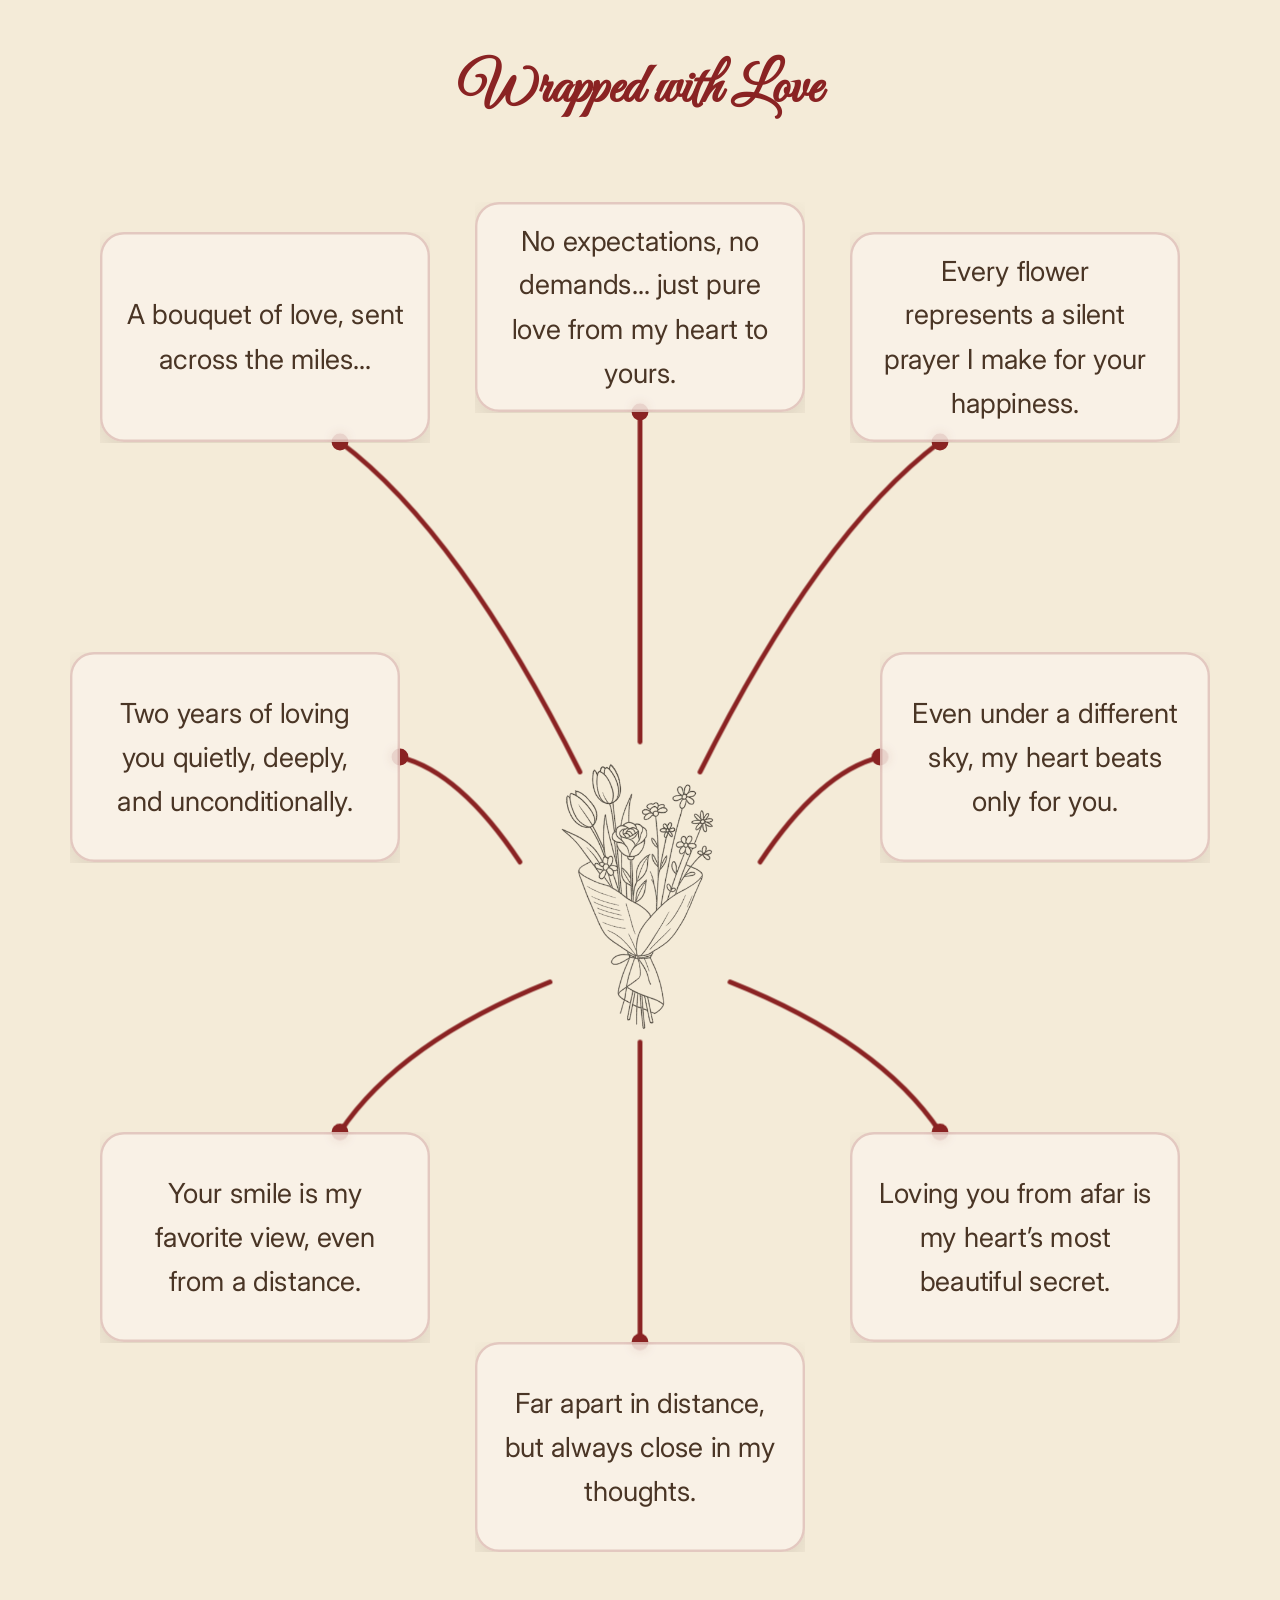
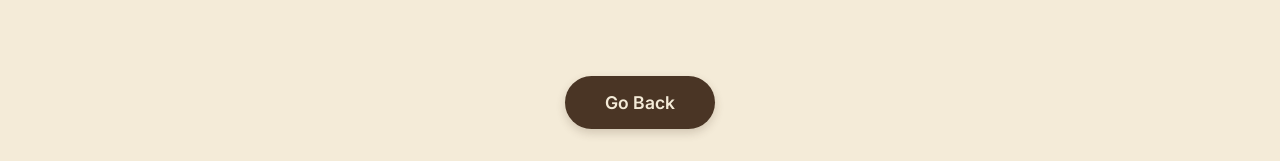
==== page2.html @ d177422c "Add files via upload" ====
<!DOCTYPE html>
<html lang="en">
<head>
    <meta charset="UTF-8">
    <meta name="viewport" content="width=device-width, initial-scale=1.0, maximum-scale=1.0, user-scalable=no, viewport-fit=cover">
    <title>Wrapped with Love</title>
    <link href="https://fonts.googleapis.com/css2?family=Great+Vibes&family=Playfair+Display:wght@400;700;900&family=Inter:wght@400;600&display=swap" rel="stylesheet">
    <link rel="stylesheet" href="styles.css">
    <style>
        body {
            justify-content: flex-start;
            padding-top: 1rem;
            padding-bottom: 2rem;
            overflow-x: hidden;
        }

        .title-text {
            font-family: 'Great Vibes', cursive;
            font-size: 3.5rem;
            color: #8a2323;
            text-align: center;
            margin-bottom: 3rem;
            opacity: 0;
            -webkit-animation: fadeIn 1.5s ease forwards;
            animation: fadeIn 1.5s ease forwards;
        }

        .svg-container {
            width: 100%;
            max-width: 1200px;
            margin: 0 auto;
            display: block;
            opacity: 0;
            -webkit-animation: fadeIn 2s ease forwards 0.5s;
            animation: fadeIn 2s ease forwards 0.5s;
        }

        .svg-text {
            font-family: 'Inter', sans-serif;
            font-size: 46px;
            color: var(--text-brown);
            text-align: center;
            background: rgba(250, 243, 233, 0.85);
            border: 4px solid rgba(138, 35, 35, 0.2);
            border-radius: 40px;
            padding: 20px 40px;
            
            /* EXPLICIT ABSOLUTE SIZE TO FIX IOS SAFARI BUG */
            width: 550px;
            height: 350px;
            margin: 0;
            
            box-sizing: border-box;
            display: flex;
            align-items: center;
            justify-content: center;
            box-shadow: 0 20px 40px rgba(74, 53, 37, 0.12);
            backdrop-filter: blur(10px);
            -webkit-backdrop-filter: blur(10px);
            line-height: 1.6;
        }

        .fade-group {
            opacity: 0;
            -webkit-transform: translateZ(0);
            transform: translateZ(0);
        }

        .connection-dot {
            fill: #8a2323;
        }

        .arrow-path {
            stroke: #8a2323;
            stroke-width: 8;
            fill: none;
            stroke-linecap: round;
            -webkit-transform: translateZ(0);
            transform: translateZ(0);
        }

        /* Sequential Arrow Drawing */
        .a1 { -webkit-animation: drawLine 1s ease forwards 1.0s; animation: drawLine 1s ease forwards 1.0s; }
        .a2 { -webkit-animation: drawLine 1s ease forwards 1.5s; animation: drawLine 1s ease forwards 1.5s; }
        .a3 { -webkit-animation: drawLine 1s ease forwards 2.0s; animation: drawLine 1s ease forwards 2.0s; }
        .a4 { -webkit-animation: drawLine 1s ease forwards 2.5s; animation: drawLine 1s ease forwards 2.5s; }
        .a5 { -webkit-animation: drawLine 1s ease forwards 3.0s; animation: drawLine 1s ease forwards 3.0s; }
        .a6 { -webkit-animation: drawLine 1s ease forwards 3.5s; animation: drawLine 1s ease forwards 3.5s; }
        .a7 { -webkit-animation: drawLine 1s ease forwards 4.0s; animation: drawLine 1s ease forwards 4.0s; }
        .a8 { -webkit-animation: drawLine 1s ease forwards 4.5s; animation: drawLine 1s ease forwards 4.5s; }

        @-webkit-keyframes drawLine {
            0% { stroke-dashoffset: 100; }
            100% { stroke-dashoffset: 0; }
        }

        @keyframes drawLine {
            0% { stroke-dashoffset: 100; }
            100% { stroke-dashoffset: 0; }
        }

        /* Sequential Text Box Fade In (synced EXACTLY to arrows finishing) */
        .t1 { -webkit-animation: fadeIn 0.8s ease forwards 2.0s; animation: fadeIn 0.8s ease forwards 2.0s; } /* a1 finishes at 2.0s */
        .t2 { -webkit-animation: fadeIn 0.8s ease forwards 2.5s; animation: fadeIn 0.8s ease forwards 2.5s; } /* a2 finishes at 2.5s */
        .t3 { -webkit-animation: fadeIn 0.8s ease forwards 3.0s; animation: fadeIn 0.8s ease forwards 3.0s; }
        .t4 { -webkit-animation: fadeIn 0.8s ease forwards 3.5s; animation: fadeIn 0.8s ease forwards 3.5s; }
        .t5 { -webkit-animation: fadeIn 0.8s ease forwards 4.0s; animation: fadeIn 0.8s ease forwards 4.0s; }
        .t6 { -webkit-animation: fadeIn 0.8s ease forwards 4.5s; animation: fadeIn 0.8s ease forwards 4.5s; }
        .t7 { -webkit-animation: fadeIn 0.8s ease forwards 5.0s; animation: fadeIn 0.8s ease forwards 5.0s; }
        .t8 { -webkit-animation: fadeIn 0.8s ease forwards 5.5s; animation: fadeIn 0.8s ease forwards 5.5s; }

        .back-btn-container {
            text-align: center;
            margin-top: 4rem;
            opacity: 0;
            -webkit-animation: fadeIn 1.5s ease forwards 6.5s;
            animation: fadeIn 1.5s ease forwards 6.5s;
        }

        @media (max-width: 500px) {
            .title-text { font-size: 2.8rem; margin-bottom: 2rem; }
        }
    </style>
</head>
<body>
    <h1 class="title-text">Wrapped with Love</h1>

    <!-- Interactive SVG Mind Map -->
    <svg class="svg-container" viewBox="0 0 2000 2400" preserveAspectRatio="xMidYMid meet">
        
        <!-- Central Bouquet Image -->
        <image href="assets/bouquet.png" x="750" y="900" width="500" height="600" style="opacity: 0.95;" />

        <!-- 1. Top-Left -->
        <path class="arrow-path a1" pathLength="100" stroke-dasharray="100" stroke-dashoffset="100" d="M900,1000 Q700,600 500,450" />
        <g class="t1 fade-group">
            <circle class="connection-dot" cx="500" cy="450" r="14" />
            <foreignObject x="100" y="100" width="550" height="350">
                <div xmlns="http://www.w3.org/1999/xhtml" class="svg-text">A bouquet of love, sent across the miles...</div>
            </foreignObject>
        </g>

        <!-- 2. Top -->
        <path class="arrow-path a2" pathLength="100" stroke-dasharray="100" stroke-dashoffset="100" d="M1000,950 Q1000,700 1000,400" />
        <g class="t2 fade-group">
            <circle class="connection-dot" cx="1000" cy="400" r="14" />
            <foreignObject x="725" y="50" width="550" height="350">
                <div xmlns="http://www.w3.org/1999/xhtml" class="svg-text">No expectations, no demands... just pure love from my heart to yours.</div>
            </foreignObject>
        </g>

        <!-- 3. Top-Right -->
        <path class="arrow-path a3" pathLength="100" stroke-dasharray="100" stroke-dashoffset="100" d="M1100,1000 Q1300,600 1500,450" />
        <g class="t3 fade-group">
            <circle class="connection-dot" cx="1500" cy="450" r="14" />
            <foreignObject x="1350" y="100" width="550" height="350">
                <div xmlns="http://www.w3.org/1999/xhtml" class="svg-text">Every flower represents a silent prayer I make for your happiness.</div>
            </foreignObject>
        </g>

        <!-- 4. Mid-Left -->
        <path class="arrow-path a4" pathLength="100" stroke-dasharray="100" stroke-dashoffset="100" d="M800,1150 Q700,1000 600,975" />
        <g class="t4 fade-group">
            <circle class="connection-dot" cx="600" cy="975" r="14" />
            <foreignObject x="50" y="800" width="550" height="350">
                <div xmlns="http://www.w3.org/1999/xhtml" class="svg-text">Two years of loving you quietly, deeply, and unconditionally.</div>
            </foreignObject>
        </g>

        <!-- 5. Mid-Right -->
        <path class="arrow-path a5" pathLength="100" stroke-dasharray="100" stroke-dashoffset="100" d="M1200,1150 Q1300,1000 1400,975" />
        <g class="t5 fade-group">
            <circle class="connection-dot" cx="1400" cy="975" r="14" />
            <foreignObject x="1400" y="800" width="550" height="350">
                <div xmlns="http://www.w3.org/1999/xhtml" class="svg-text">Even under a different sky, my heart beats only for you.</div>
            </foreignObject>
        </g>

        <!-- 6. Bottom-Left -->
        <path class="arrow-path a6" pathLength="100" stroke-dasharray="100" stroke-dashoffset="100" d="M850,1350 Q600,1450 500,1600" />
        <g class="t6 fade-group">
            <circle class="connection-dot" cx="500" cy="1600" r="14" />
            <foreignObject x="100" y="1600" width="550" height="350">
                <div xmlns="http://www.w3.org/1999/xhtml" class="svg-text">Your smile is my favorite view, even from a distance.</div>
            </foreignObject>
        </g>

        <!-- 7. Bottom-Center -->
        <path class="arrow-path a7" pathLength="100" stroke-dasharray="100" stroke-dashoffset="100" d="M1000,1450 Q1000,1700 1000,1950" />
        <g class="t7 fade-group">
            <circle class="connection-dot" cx="1000" cy="1950" r="14" />
            <foreignObject x="725" y="1950" width="550" height="350">
                <div xmlns="http://www.w3.org/1999/xhtml" class="svg-text">Far apart in distance, but always close in my thoughts.</div>
            </foreignObject>
        </g>

        <!-- 8. Bottom-Right -->
        <path class="arrow-path a8" pathLength="100" stroke-dasharray="100" stroke-dashoffset="100" d="M1150,1350 Q1400,1450 1500,1600" />
        <g class="t8 fade-group">
            <circle class="connection-dot" cx="1500" cy="1600" r="14" />
            <foreignObject x="1350" y="1600" width="550" height="350">
                <div xmlns="http://www.w3.org/1999/xhtml" class="svg-text">Loving you from afar is my heart’s most beautiful secret.</div>
            </foreignObject>
        </g>

    </svg>

    <div class="back-btn-container">
        <button class="btn btn-yes" onclick="window.location.href='yes.html'">Go Back</button>
    </div>

</body>
</html>
---- styles.css ----
:root {
  --text-brown: #4A3525;
  --bg-cream: #f4ebd8;
  --text-muted: #775c4b;
}

body {
  background-color: var(--bg-cream);
  margin: 0;
  padding: 0;
  font-family: 'Inter', sans-serif;
  color: var(--text-brown);
  display: flex;
  flex-direction: column;
  min-height: 100vh;
  min-height: 100dvh;
  align-items: center;
  justify-content: center;
  overflow-x: hidden;
  
  /* Mobile optimizations */
  -webkit-user-select: none;
  user-select: none;
  overscroll-behavior-y: none;
  -webkit-overflow-scrolling: touch;
}

/* Hide scrollbar for entire site */
::-webkit-scrollbar {
  display: none;
}
* {
  -ms-overflow-style: none;  /* IE and Edge */
  scrollbar-width: none;  /* Firefox */
}

.particles {
  position: absolute;
  top: 0;
  left: 0;
  width: 100%;
  height: 100%;
  z-index: 1;
  pointer-events: none;
}

.container {
  text-align: center;
  z-index: 10;
  padding: 1.5rem;
  width: 100%;
  max-width: 400px;
  box-sizing: border-box;
  -webkit-animation: fadeIn 1.5s ease-out;
  animation: fadeIn 1.5s ease-out;
}

.header {
  margin-bottom: 2rem;
}

.greeting {
  font-size: 1.1rem;
  font-weight: 400;
  letter-spacing: 3px;
  margin-bottom: 0.5rem;
  color: var(--text-muted);
  text-transform: uppercase;
}

.name {
  font-size: 2rem;
  font-weight: 700;
  margin: 0;
  color: var(--text-brown);
}

.bday-container {
  position: relative;
  padding: 2rem 0;
  margin-bottom: 2rem;
}

.happy-text {
  font-family: 'Great Vibes', cursive;
  font-size: 4rem;
  color: var(--text-brown);
  transform: rotate(-10deg) translateY(1.5rem) translateX(-1.5rem);
  position: relative;
  z-index: 2;
  text-shadow: 1px 1px 2px rgba(0,0,0,0.1);
}

.birthday-text {
  font-family: 'Playfair Display', serif;
  font-size: 3.5rem;
  font-weight: 900;
  color: var(--text-brown);
  text-transform: uppercase;
  letter-spacing: -1px;
  line-height: 0.9;
  z-index: 1;
  position: relative;
}

.to-you-text {
  font-family: 'Great Vibes', cursive;
  font-size: 2.5rem;
  color: var(--text-brown);
  margin-top: 0.5rem;
}

.navod-text {
  font-family: 'Playfair Display', serif;
  font-size: 3rem;
  font-weight: 700;
  color: var(--text-brown);
  margin-top: 0.8rem;
  letter-spacing: 2px;
  text-transform: uppercase;
}

.kiss, .heart {
  position: absolute;
  font-size: 1.8rem;
  opacity: 0.85;
  -webkit-animation: float 4s ease-in-out infinite;
  animation: float 4s ease-in-out infinite;
}

.k1 { top: 0; left: 5%; -webkit-transform: rotate(-20deg); transform: rotate(-20deg); -webkit-animation-delay: 0s; animation-delay: 0s; }
.k2 { top: -10%; right: 15%; -webkit-transform: rotate(15deg); transform: rotate(15deg); -webkit-animation-delay: 1s; animation-delay: 1s; }
.k3 { bottom: 15%; right: -5%; -webkit-transform: rotate(-30deg); transform: rotate(-30deg); -webkit-animation-delay: 2s; animation-delay: 2s; }
.h1 { top: 5%; right: 0; font-size: 1.4rem; color: #A52A2A; -webkit-animation-delay: 1.5s; animation-delay: 1.5s; }

.footer {
  -webkit-animation: slideUp 1s ease-out 0.5s both;
  animation: slideUp 1s ease-out 0.5s both;
}

.question {
  font-size: 1.1rem;
  margin-bottom: 2rem;
  color: var(--text-muted);
  font-weight: 600;
}

.btn-group {
  display: flex;
  flex-direction: column;
  gap: 1rem;
  width: 100%;
}

.btn {
  padding: 1rem 2.5rem;
  border-radius: 50px;
  border: none;
  font-size: 1.1rem;
  font-weight: 600;
  cursor: pointer;
  transition: all 0.3s ease;
  font-family: 'Inter', sans-serif;
  position: relative;
  overflow: hidden;
  width: 100%;
  box-sizing: border-box;
}

.btn-yes {
  background: var(--text-brown);
  color: var(--bg-cream);
  box-shadow: 0 4px 10px rgba(74, 53, 37, 0.2);
}

.btn-yes:hover {
  transform: scale(1.02) translateY(-2px);
  background: #362418;
  box-shadow: 0 6px 15px rgba(74, 53, 37, 0.3);
}

.btn-no {
  background: transparent;
  color: var(--text-brown);
  border: 2px solid var(--text-brown);
}

.btn-no:hover {
  background: rgba(74, 53, 37, 0.05);
  transform: translateY(-2px);
}

@-webkit-keyframes fadeIn {
  from { opacity: 0; }
  to { opacity: 1; }
}
@keyframes fadeIn {
  from { opacity: 0; }
  to { opacity: 1; }
}

@-webkit-keyframes slideUp {
  from { opacity: 0; -webkit-transform: translateY(20px); transform: translateY(20px); }
  to { opacity: 1; -webkit-transform: translateY(0); transform: translateY(0); }
}
@keyframes slideUp {
  from { opacity: 0; transform: translateY(20px); }
  to { opacity: 1; transform: translateY(0); }
}

@-webkit-keyframes float {
  0% { -webkit-transform: translateY(0) rotate(0deg); transform: translateY(0) rotate(0deg); }
  50% { -webkit-transform: translateY(-8px) rotate(5deg); transform: translateY(-8px) rotate(5deg); }
  100% { -webkit-transform: translateY(0) rotate(0deg); transform: translateY(0) rotate(0deg); }
}
@keyframes float {
  0% { transform: translateY(0) rotate(0deg); }
  50% { transform: translateY(-8px) rotate(5deg); }
  100% { transform: translateY(0) rotate(0deg); }
}

/* --- Mobile Responsiveness --- */
@media (max-width: 500px) {
  .happy-text {
    font-size: 2.8rem;
    transform: rotate(-8deg) translateY(1rem) translateX(-1rem);
  }
  .birthday-text {
    font-size: 2.4rem;
    letter-spacing: 0;
  }
  .to-you-text {
    font-size: 2rem;
  }
  .name {
    font-size: 1.5rem;
  }
  .greeting {
    font-size: 0.9rem;
  }
  .btn {
    padding: 0.8rem 1.5rem;
    font-size: 1rem;
  }
  .kiss, .heart {
    font-size: 1.4rem;
  }
  .container {
    padding: 1.5rem 1rem;
  }
}

@media (max-width: 360px) {
  .happy-text {
    font-size: 2.2rem;
    transform: rotate(-6deg) translateY(0.8rem) translateX(-0.8rem);
  }
  .birthday-text {
    font-size: 1.8rem;
  }
  .to-you-text {
    font-size: 1.5rem;
  }
  .name {
    font-size: 1.3rem;
  }
}
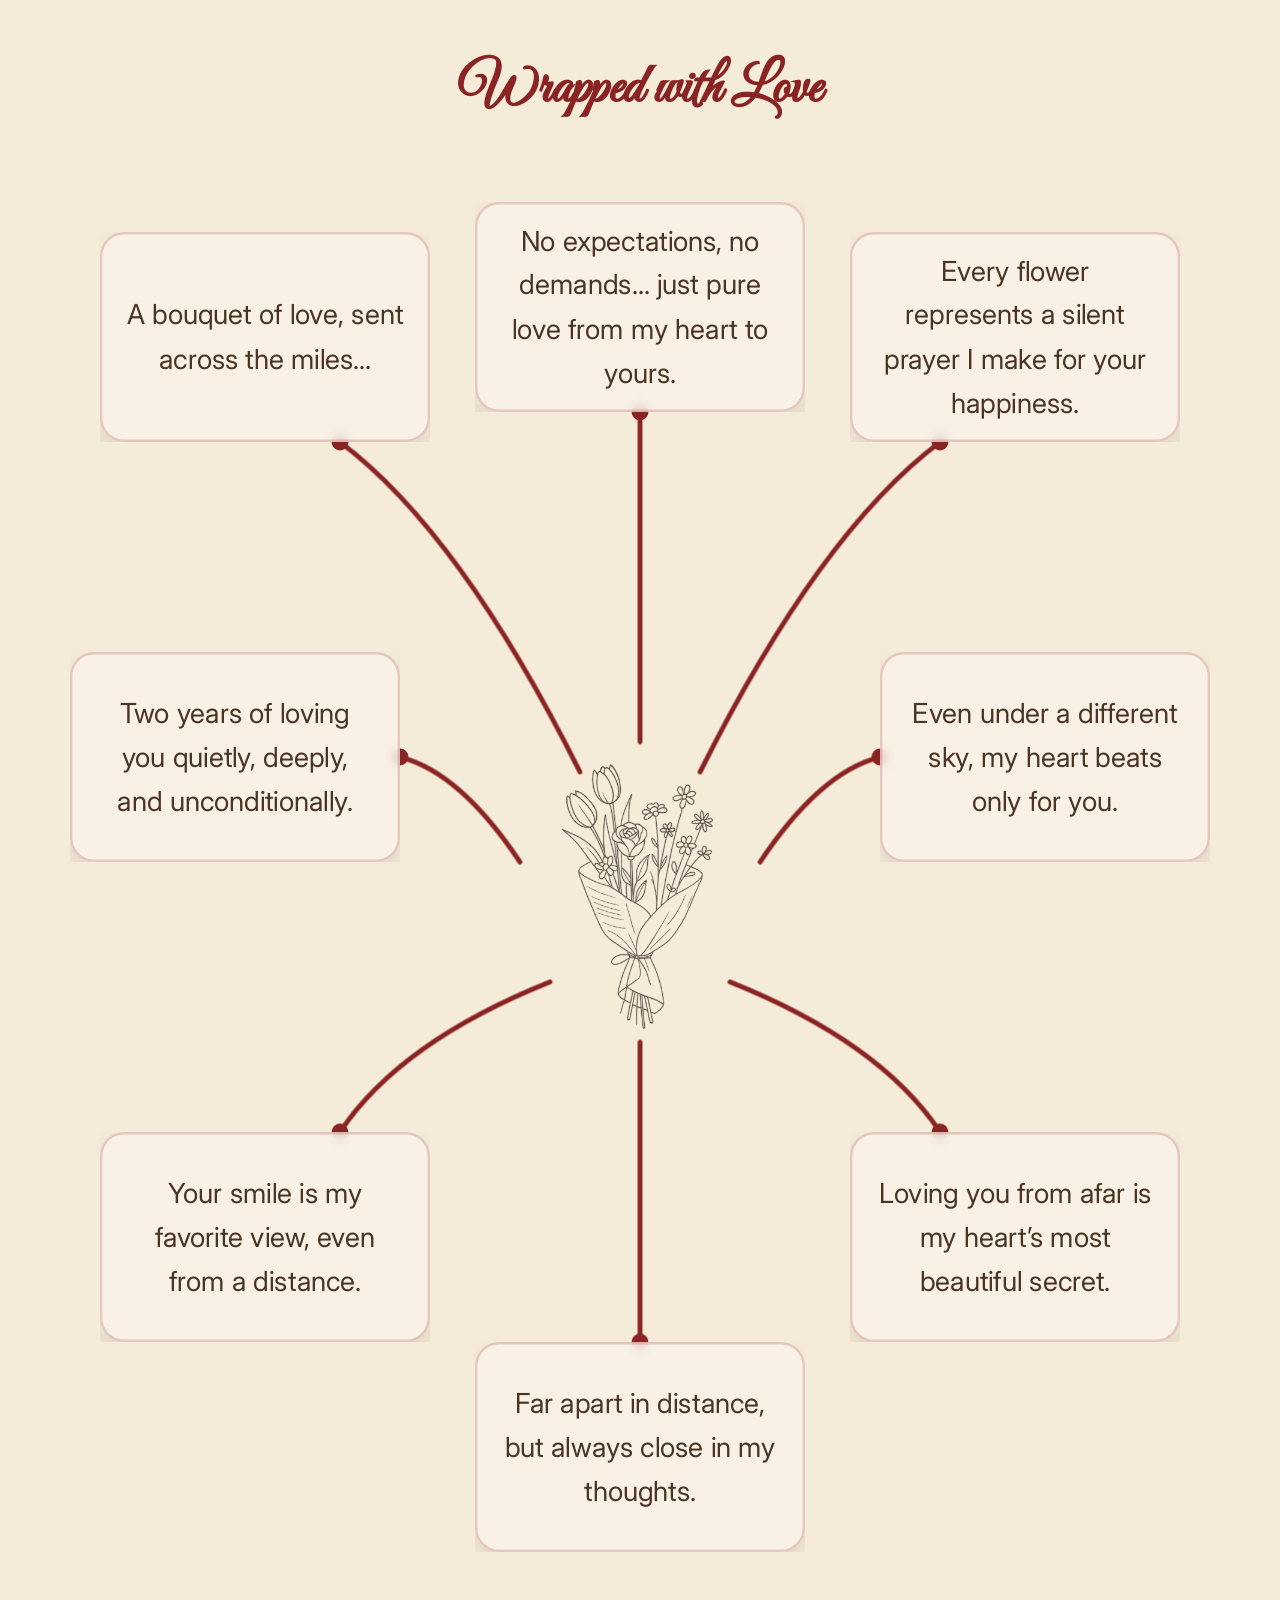
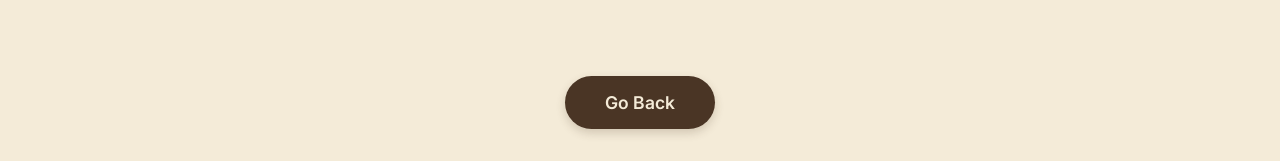
==== commit 7e9d5874: "Add files via upload" ====
--- a/page2.html
+++ b/page2.html
@@ -20,9 +20,7 @@
             color: #8a2323;
             text-align: center;
             margin-bottom: 3rem;
-            opacity: 0;
-            -webkit-animation: fadeIn 1.5s ease forwards;
-            animation: fadeIn 1.5s ease forwards;
+            opacity: 1;
         }
 
         .svg-container {
@@ -30,9 +28,7 @@
             max-width: 1200px;
             margin: 0 auto;
             display: block;
-            opacity: 0;
-            -webkit-animation: fadeIn 2s ease forwards 0.5s;
-            animation: fadeIn 2s ease forwards 0.5s;
+            opacity: 1;
         }
 
         .svg-text {
@@ -61,7 +57,7 @@
         }
 
         .fade-group {
-            opacity: 0;
+            opacity: 1;
             -webkit-transform: translateZ(0);
             transform: translateZ(0);
         }
@@ -79,42 +75,10 @@
             transform: translateZ(0);
         }
 
-        /* Sequential Arrow Drawing */
-        .a1 { -webkit-animation: drawLine 1s ease forwards 1.0s; animation: drawLine 1s ease forwards 1.0s; }
-        .a2 { -webkit-animation: drawLine 1s ease forwards 1.5s; animation: drawLine 1s ease forwards 1.5s; }
-        .a3 { -webkit-animation: drawLine 1s ease forwards 2.0s; animation: drawLine 1s ease forwards 2.0s; }
-        .a4 { -webkit-animation: drawLine 1s ease forwards 2.5s; animation: drawLine 1s ease forwards 2.5s; }
-        .a5 { -webkit-animation: drawLine 1s ease forwards 3.0s; animation: drawLine 1s ease forwards 3.0s; }
-        .a6 { -webkit-animation: drawLine 1s ease forwards 3.5s; animation: drawLine 1s ease forwards 3.5s; }
-        .a7 { -webkit-animation: drawLine 1s ease forwards 4.0s; animation: drawLine 1s ease forwards 4.0s; }
-        .a8 { -webkit-animation: drawLine 1s ease forwards 4.5s; animation: drawLine 1s ease forwards 4.5s; }
-
-        @-webkit-keyframes drawLine {
-            0% { stroke-dashoffset: 100; }
-            100% { stroke-dashoffset: 0; }
-        }
-
-        @keyframes drawLine {
-            0% { stroke-dashoffset: 100; }
-            100% { stroke-dashoffset: 0; }
-        }
-
-        /* Sequential Text Box Fade In (synced EXACTLY to arrows finishing) */
-        .t1 { -webkit-animation: fadeIn 0.8s ease forwards 2.0s; animation: fadeIn 0.8s ease forwards 2.0s; } /* a1 finishes at 2.0s */
-        .t2 { -webkit-animation: fadeIn 0.8s ease forwards 2.5s; animation: fadeIn 0.8s ease forwards 2.5s; } /* a2 finishes at 2.5s */
-        .t3 { -webkit-animation: fadeIn 0.8s ease forwards 3.0s; animation: fadeIn 0.8s ease forwards 3.0s; }
-        .t4 { -webkit-animation: fadeIn 0.8s ease forwards 3.5s; animation: fadeIn 0.8s ease forwards 3.5s; }
-        .t5 { -webkit-animation: fadeIn 0.8s ease forwards 4.0s; animation: fadeIn 0.8s ease forwards 4.0s; }
-        .t6 { -webkit-animation: fadeIn 0.8s ease forwards 4.5s; animation: fadeIn 0.8s ease forwards 4.5s; }
-        .t7 { -webkit-animation: fadeIn 0.8s ease forwards 5.0s; animation: fadeIn 0.8s ease forwards 5.0s; }
-        .t8 { -webkit-animation: fadeIn 0.8s ease forwards 5.5s; animation: fadeIn 0.8s ease forwards 5.5s; }
-
         .back-btn-container {
             text-align: center;
             margin-top: 4rem;
-            opacity: 0;
-            -webkit-animation: fadeIn 1.5s ease forwards 6.5s;
-            animation: fadeIn 1.5s ease forwards 6.5s;
+            opacity: 1;
         }
 
         @media (max-width: 500px) {
@@ -132,7 +96,7 @@
         <image href="assets/bouquet.png" x="750" y="900" width="500" height="600" style="opacity: 0.95;" />
 
         <!-- 1. Top-Left -->
-        <path class="arrow-path a1" pathLength="100" stroke-dasharray="100" stroke-dashoffset="100" d="M900,1000 Q700,600 500,450" />
+        <path class="arrow-path a1" d="M900,1000 Q700,600 500,450" />
         <g class="t1 fade-group">
             <circle class="connection-dot" cx="500" cy="450" r="14" />
             <foreignObject x="100" y="100" width="550" height="350">
@@ -141,7 +105,7 @@
         </g>
 
         <!-- 2. Top -->
-        <path class="arrow-path a2" pathLength="100" stroke-dasharray="100" stroke-dashoffset="100" d="M1000,950 Q1000,700 1000,400" />
+        <path class="arrow-path a2" d="M1000,950 Q1000,700 1000,400" />
         <g class="t2 fade-group">
             <circle class="connection-dot" cx="1000" cy="400" r="14" />
             <foreignObject x="725" y="50" width="550" height="350">
@@ -150,7 +114,7 @@
         </g>
 
         <!-- 3. Top-Right -->
-        <path class="arrow-path a3" pathLength="100" stroke-dasharray="100" stroke-dashoffset="100" d="M1100,1000 Q1300,600 1500,450" />
+        <path class="arrow-path a3" d="M1100,1000 Q1300,600 1500,450" />
         <g class="t3 fade-group">
             <circle class="connection-dot" cx="1500" cy="450" r="14" />
             <foreignObject x="1350" y="100" width="550" height="350">
@@ -159,7 +123,7 @@
         </g>
 
         <!-- 4. Mid-Left -->
-        <path class="arrow-path a4" pathLength="100" stroke-dasharray="100" stroke-dashoffset="100" d="M800,1150 Q700,1000 600,975" />
+        <path class="arrow-path a4" d="M800,1150 Q700,1000 600,975" />
         <g class="t4 fade-group">
             <circle class="connection-dot" cx="600" cy="975" r="14" />
             <foreignObject x="50" y="800" width="550" height="350">
@@ -168,7 +132,7 @@
         </g>
 
         <!-- 5. Mid-Right -->
-        <path class="arrow-path a5" pathLength="100" stroke-dasharray="100" stroke-dashoffset="100" d="M1200,1150 Q1300,1000 1400,975" />
+        <path class="arrow-path a5" d="M1200,1150 Q1300,1000 1400,975" />
         <g class="t5 fade-group">
             <circle class="connection-dot" cx="1400" cy="975" r="14" />
             <foreignObject x="1400" y="800" width="550" height="350">
@@ -177,7 +141,7 @@
         </g>
 
         <!-- 6. Bottom-Left -->
-        <path class="arrow-path a6" pathLength="100" stroke-dasharray="100" stroke-dashoffset="100" d="M850,1350 Q600,1450 500,1600" />
+        <path class="arrow-path a6" d="M850,1350 Q600,1450 500,1600" />
         <g class="t6 fade-group">
             <circle class="connection-dot" cx="500" cy="1600" r="14" />
             <foreignObject x="100" y="1600" width="550" height="350">
@@ -186,7 +150,7 @@
         </g>
 
         <!-- 7. Bottom-Center -->
-        <path class="arrow-path a7" pathLength="100" stroke-dasharray="100" stroke-dashoffset="100" d="M1000,1450 Q1000,1700 1000,1950" />
+        <path class="arrow-path a7" d="M1000,1450 Q1000,1700 1000,1950" />
         <g class="t7 fade-group">
             <circle class="connection-dot" cx="1000" cy="1950" r="14" />
             <foreignObject x="725" y="1950" width="550" height="350">
@@ -195,7 +159,7 @@
         </g>
 
         <!-- 8. Bottom-Right -->
-        <path class="arrow-path a8" pathLength="100" stroke-dasharray="100" stroke-dashoffset="100" d="M1150,1350 Q1400,1450 1500,1600" />
+        <path class="arrow-path a8" d="M1150,1350 Q1400,1450 1500,1600" />
         <g class="t8 fade-group">
             <circle class="connection-dot" cx="1500" cy="1600" r="14" />
             <foreignObject x="1350" y="1600" width="550" height="350">
